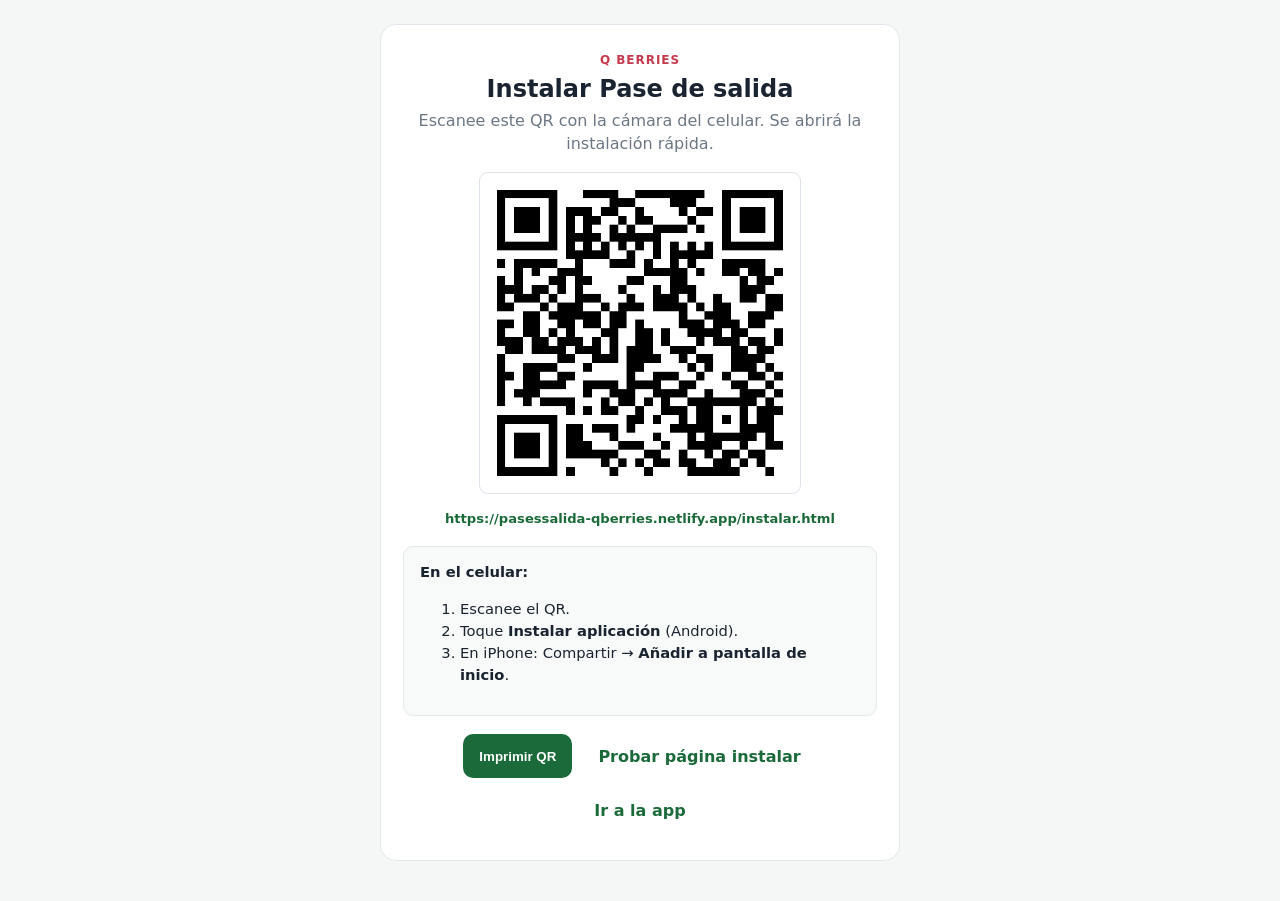
==== imprimir-qr.html @ a29efa99 "pruebas" ====
<!DOCTYPE html>
<html lang="es">
<head>
  <meta charset="UTF-8" />
  <meta name="viewport" content="width=device-width, initial-scale=1" />
  <title>QR instalación · Pase de salida Q Berries</title>
  <style>
    :root {
      --brand: #1b6b3a;
      --ink: #1a2330;
      --muted: #6b7785;
    }
    * { box-sizing: border-box; }
    body {
      margin: 0;
      font-family: "Segoe UI", system-ui, sans-serif;
      color: var(--ink);
      background: #f4f7f5;
      padding: 24px 16px 40px;
    }
    .sheet {
      width: min(520px, 100%);
      margin: 0 auto;
      background: #fff;
      border: 1px solid #e2e8ee;
      border-radius: 16px;
      padding: 28px 22px;
      text-align: center;
    }
    .kicker {
      margin: 0;
      color: #c43b4e;
      font-size: 0.75rem;
      font-weight: 700;
      letter-spacing: 0.08em;
      text-transform: uppercase;
    }
    h1 { margin: 8px 0 6px; font-size: 1.5rem; }
    .sub { margin: 0 0 18px; color: var(--muted); line-height: 1.45; }
    .qr {
      width: min(320px, 86vw);
      height: auto;
      border: 10px solid #fff;
      outline: 1px solid #dde3ea;
      border-radius: 8px;
      background: #fff;
    }
    .url {
      margin: 14px 0 0;
      font-size: 0.82rem;
      word-break: break-all;
      color: var(--brand);
      font-weight: 600;
    }
    .steps {
      text-align: left;
      margin: 20px 0 0;
      padding: 14px 16px;
      border-radius: 10px;
      background: #f7faf8;
      border: 1px solid #e2e8ee;
      font-size: 0.92rem;
      line-height: 1.5;
    }
    .actions {
      margin-top: 18px;
      display: flex;
      gap: 10px;
      flex-wrap: wrap;
      justify-content: center;
    }
    button, a.btn {
      appearance: none;
      border: none;
      border-radius: 10px;
      min-height: 44px;
      padding: 0 16px;
      font-weight: 700;
      cursor: pointer;
      text-decoration: none;
      display: inline-flex;
      align-items: center;
      justify-content: center;
    }
    .primary { background: var(--brand); color: #fff; }
    .ghost { background: #fff; color: var(--brand); border: 1px solid var(--brand); }
    @media print {
      body { background: #fff; padding: 0; }
      .actions { display: none; }
      .sheet { border: none; box-shadow: none; width: 100%; }
    }
  </style>
</head>
<body>
  <div class="sheet">
    <p class="kicker">Q Berries</p>
    <h1>Instalar Pase de salida</h1>
    <p class="sub">Escanee este QR con la cámara del celular. Se abrirá la instalación rápida.</p>

    <img
      class="qr"
      src="./assets/qr-instalar.png"
      width="512"
      height="512"
      alt="QR para instalar Pase de salida Q Berries"
    />

    <p class="url">https://pasessalida-qberries.netlify.app/instalar.html</p>

    <div class="steps">
      <strong>En el celular:</strong>
      <ol>
        <li>Escanee el QR.</li>
        <li>Toque <strong>Instalar aplicación</strong> (Android).</li>
        <li>En iPhone: Compartir → <strong>Añadir a pantalla de inicio</strong>.</li>
      </ol>
    </div>

    <div class="actions">
      <button type="button" class="primary" onclick="window.print()">Imprimir QR</button>
      <a class="btn ghost" href="./instalar.html">Probar página instalar</a>
      <a class="btn ghost" href="./index.html">Ir a la app</a>
    </div>
  </div>
</body>
</html>
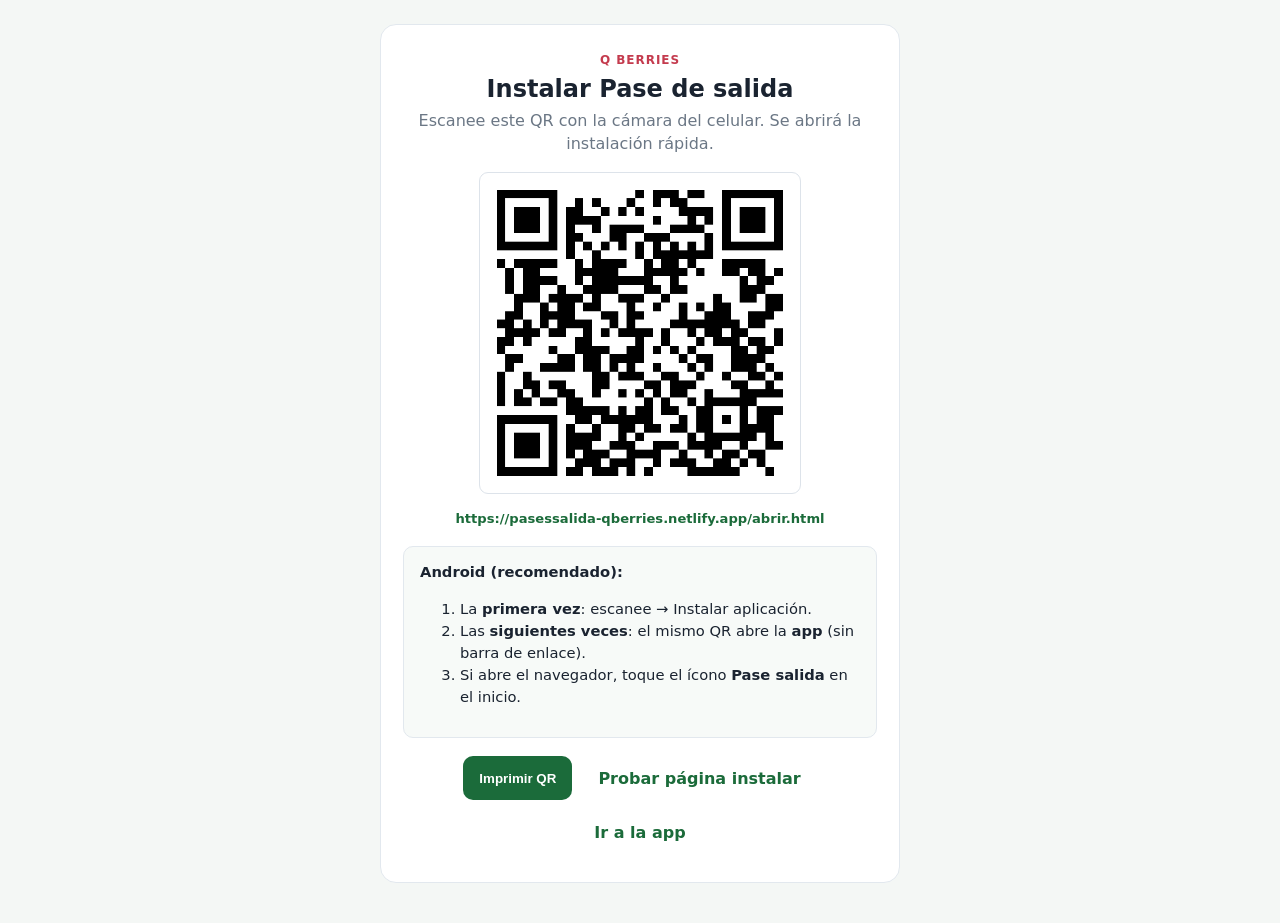
==== commit 9c3fba2f: "pruebas 1" ====
--- a/imprimir-qr.html
+++ b/imprimir-qr.html
@@ -105,14 +105,14 @@
       alt="QR para instalar Pase de salida Q Berries"
     />
 
-    <p class="url">https://pasessalida-qberries.netlify.app/instalar.html</p>
+    <p class="url">https://pasessalida-qberries.netlify.app/abrir.html</p>
 
     <div class="steps">
-      <strong>En el celular:</strong>
+      <strong>Android (recomendado):</strong>
       <ol>
-        <li>Escanee el QR.</li>
-        <li>Toque <strong>Instalar aplicación</strong> (Android).</li>
-        <li>En iPhone: Compartir → <strong>Añadir a pantalla de inicio</strong>.</li>
+        <li>La <strong>primera vez</strong>: escanee → Instalar aplicación.</li>
+        <li>Las <strong>siguientes veces</strong>: el mismo QR abre la <strong>app</strong> (sin barra de enlace).</li>
+        <li>Si abre el navegador, toque el ícono <strong>Pase salida</strong> en el inicio.</li>
       </ol>
     </div>
 
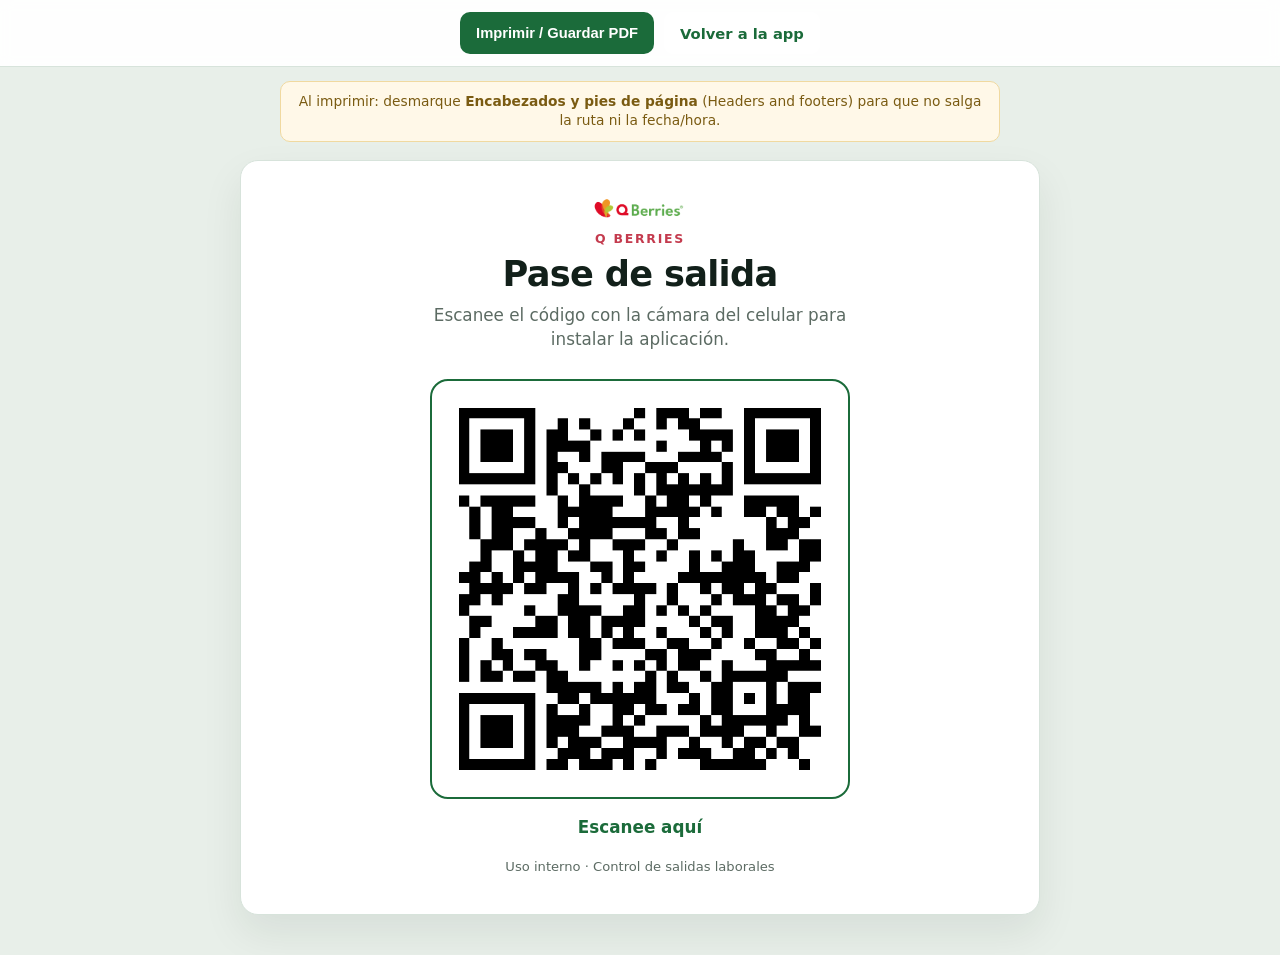
==== commit c0f2673b: "pruebaa" ====
--- a/imprimir-qr.html
+++ b/imprimir-qr.html
@@ -3,124 +3,240 @@
 <head>
   <meta charset="UTF-8" />
   <meta name="viewport" content="width=device-width, initial-scale=1" />
-  <title>QR instalación · Pase de salida Q Berries</title>
+  <meta name="robots" content="noindex" />
+  <title>Q Berries</title>
   <style>
     :root {
       --brand: #1b6b3a;
-      --ink: #1a2330;
-      --muted: #6b7785;
-    }
+      --berry: #c43b4e;
+      --ink: #12201a;
+      --muted: #5c6b63;
+      --line: #d7e3db;
+    }
+
     * { box-sizing: border-box; }
-    body {
+
+    html, body {
       margin: 0;
+      padding: 0;
+      min-height: 100%;
+      background: #e8efe9;
+      color: var(--ink);
       font-family: "Segoe UI", system-ui, sans-serif;
-      color: var(--ink);
-      background: #f4f7f5;
-      padding: 24px 16px 40px;
-    }
-    .sheet {
-      width: min(520px, 100%);
-      margin: 0 auto;
-      background: #fff;
-      border: 1px solid #e2e8ee;
-      border-radius: 16px;
-      padding: 28px 22px;
-      text-align: center;
-    }
-    .kicker {
-      margin: 0;
-      color: #c43b4e;
-      font-size: 0.75rem;
-      font-weight: 700;
-      letter-spacing: 0.08em;
-      text-transform: uppercase;
-    }
-    h1 { margin: 8px 0 6px; font-size: 1.5rem; }
-    .sub { margin: 0 0 18px; color: var(--muted); line-height: 1.45; }
-    .qr {
-      width: min(320px, 86vw);
-      height: auto;
-      border: 10px solid #fff;
-      outline: 1px solid #dde3ea;
-      border-radius: 8px;
-      background: #fff;
-    }
-    .url {
-      margin: 14px 0 0;
-      font-size: 0.82rem;
-      word-break: break-all;
-      color: var(--brand);
-      font-weight: 600;
-    }
-    .steps {
-      text-align: left;
-      margin: 20px 0 0;
-      padding: 14px 16px;
-      border-radius: 10px;
-      background: #f7faf8;
-      border: 1px solid #e2e8ee;
-      font-size: 0.92rem;
-      line-height: 1.5;
-    }
-    .actions {
-      margin-top: 18px;
+    }
+
+    .screen-bar {
+      position: sticky;
+      top: 0;
+      z-index: 5;
       display: flex;
       gap: 10px;
+      justify-content: center;
       flex-wrap: wrap;
-      justify-content: center;
-    }
-    button, a.btn {
+      padding: 12px 14px;
+      background: rgba(255, 255, 255, 0.94);
+      border-bottom: 1px solid var(--line);
+      backdrop-filter: blur(6px);
+    }
+
+    .screen-bar button,
+    .screen-bar a {
       appearance: none;
       border: none;
       border-radius: 10px;
-      min-height: 44px;
+      min-height: 42px;
       padding: 0 16px;
       font-weight: 700;
+      font-size: 0.92rem;
       cursor: pointer;
       text-decoration: none;
       display: inline-flex;
       align-items: center;
       justify-content: center;
     }
-    .primary { background: var(--brand); color: #fff; }
-    .ghost { background: #fff; color: var(--brand); border: 1px solid var(--brand); }
+
+    .btn-print {
+      background: var(--brand);
+      color: #fff;
+    }
+
+    .btn-ghost {
+      background: #fff;
+      color: var(--brand);
+      border: 1px solid var(--brand);
+    }
+
+    .hint {
+      width: min(720px, 94vw);
+      margin: 14px auto 0;
+      padding: 10px 12px;
+      border-radius: 10px;
+      background: #fff8e8;
+      border: 1px solid #f0d9a0;
+      color: #7a5b12;
+      font-size: 0.86rem;
+      line-height: 1.4;
+      text-align: center;
+    }
+
+    .page {
+      width: min(800px, 96vw);
+      margin: 18px auto 40px;
+      background: #fff;
+      border: 1px solid var(--line);
+      border-radius: 18px;
+      box-shadow: 0 18px 40px rgba(18, 32, 26, 0.08);
+      padding: 36px 28px 40px;
+      text-align: center;
+    }
+
+    .logo {
+      width: 96px;
+      height: auto;
+      object-fit: contain;
+      margin: 0 auto 10px;
+      display: block;
+    }
+
+    .brand {
+      margin: 0;
+      color: var(--berry);
+      font-size: 0.78rem;
+      font-weight: 800;
+      letter-spacing: 0.14em;
+      text-transform: uppercase;
+    }
+
+    h1 {
+      margin: 8px 0 0;
+      font-size: clamp(1.6rem, 3.4vw, 2.2rem);
+      line-height: 1.15;
+      letter-spacing: -0.02em;
+    }
+
+    .tagline {
+      margin: 10px auto 0;
+      max-width: 26em;
+      color: var(--muted);
+      font-size: 1.05rem;
+      line-height: 1.4;
+    }
+
+    .qr-wrap {
+      margin: 28px auto 0;
+      width: min(420px, 78vw);
+      padding: 18px;
+      border: 2px solid var(--brand);
+      border-radius: 18px;
+      background:
+        linear-gradient(#fff, #fff) padding-box,
+        linear-gradient(180deg, #eef7f1, #fff) border-box;
+    }
+
+    .qr {
+      display: block;
+      width: 100%;
+      height: auto;
+      image-rendering: -webkit-optimize-contrast;
+      background: #fff;
+    }
+
+    .scan-line {
+      margin: 18px 0 0;
+      font-size: 1.05rem;
+      font-weight: 700;
+      color: var(--brand);
+    }
+
+    .footer-note {
+      margin: 22px 0 0;
+      font-size: 0.82rem;
+      color: var(--muted);
+    }
+
+    @page {
+      size: A4 portrait;
+      margin: 12mm;
+    }
+
     @media print {
-      body { background: #fff; padding: 0; }
-      .actions { display: none; }
-      .sheet { border: none; box-shadow: none; width: 100%; }
+      html, body {
+        background: #fff !important;
+        -webkit-print-color-adjust: exact;
+        print-color-adjust: exact;
+      }
+
+      .screen-bar,
+      .hint {
+        display: none !important;
+      }
+
+      .page {
+        width: 100%;
+        max-width: none;
+        margin: 0;
+        border: none;
+        border-radius: 0;
+        box-shadow: none;
+        padding: 8mm 6mm;
+        min-height: auto;
+      }
+
+      .logo { width: 28mm; }
+
+      h1 { font-size: 26pt; }
+
+      .tagline { font-size: 12pt; }
+
+      .qr-wrap {
+        width: 110mm;
+        margin-top: 14mm;
+        padding: 6mm;
+      }
+
+      .scan-line { font-size: 14pt; margin-top: 8mm; }
+
+      .footer-note { font-size: 9pt; margin-top: 8mm; }
     }
   </style>
 </head>
 <body>
-  <div class="sheet">
-    <p class="kicker">Q Berries</p>
-    <h1>Instalar Pase de salida</h1>
-    <p class="sub">Escanee este QR con la cámara del celular. Se abrirá la instalación rápida.</p>
-
-    <img
-      class="qr"
-      src="./assets/qr-instalar.png"
-      width="512"
-      height="512"
-      alt="QR para instalar Pase de salida Q Berries"
-    />
-
-    <p class="url">https://pasessalida-qberries.netlify.app/abrir.html</p>
-
-    <div class="steps">
-      <strong>Android (recomendado):</strong>
-      <ol>
-        <li>La <strong>primera vez</strong>: escanee → Instalar aplicación.</li>
-        <li>Las <strong>siguientes veces</strong>: el mismo QR abre la <strong>app</strong> (sin barra de enlace).</li>
-        <li>Si abre el navegador, toque el ícono <strong>Pase salida</strong> en el inicio.</li>
-      </ol>
+  <div class="screen-bar" aria-hidden="false">
+    <button type="button" class="btn-print" id="btnPrint">Imprimir / Guardar PDF</button>
+    <a class="btn-ghost" href="./index.html">Volver a la app</a>
+  </div>
+
+  <p class="hint">
+    Al imprimir: desmarque <strong>Encabezados y pies de página</strong> (Headers and footers)
+    para que no salga la ruta ni la fecha/hora.
+  </p>
+
+  <main class="page">
+    <img class="logo" src="./assets/logo-qberries.png" alt="Q Berries" />
+    <p class="brand">Q Berries</p>
+    <h1>Pase de salida</h1>
+    <p class="tagline">Escanee el código con la cámara del celular para instalar la aplicación.</p>
+
+    <div class="qr-wrap">
+      <img
+        class="qr"
+        src="./assets/qr-instalar.png"
+        width="512"
+        height="512"
+        alt="Código QR de instalación"
+      />
     </div>
 
-    <div class="actions">
-      <button type="button" class="primary" onclick="window.print()">Imprimir QR</button>
-      <a class="btn ghost" href="./instalar.html">Probar página instalar</a>
-      <a class="btn ghost" href="./index.html">Ir a la app</a>
-    </div>
-  </div>
+    <p class="scan-line">Escanee aquí</p>
+    <p class="footer-note">Uso interno · Control de salidas laborales</p>
+  </main>
+
+  <script>
+    document.getElementById('btnPrint').addEventListener('click', function () {
+      // Título corto: si el navegador imprime encabezado, no muestra file:// feo
+      document.title = 'Q Berries';
+      window.print();
+    });
+  </script>
 </body>
 </html>
